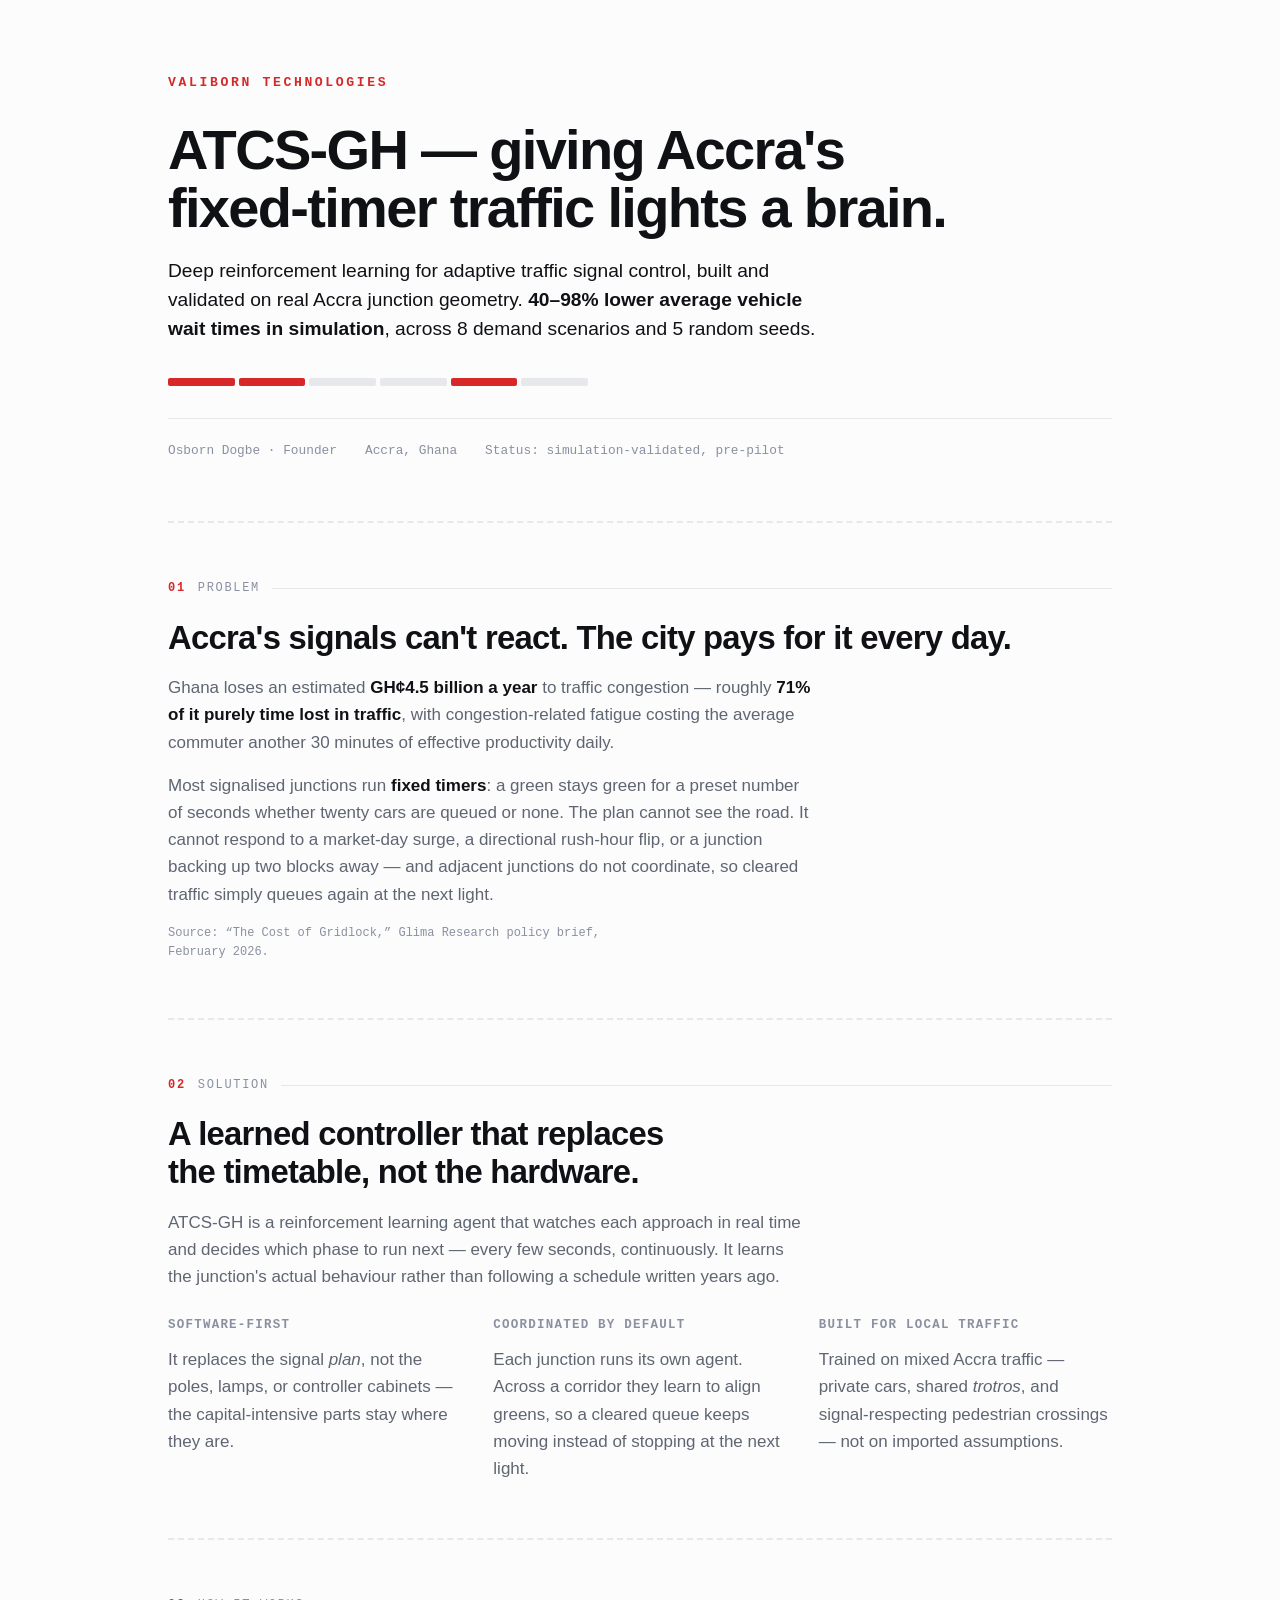
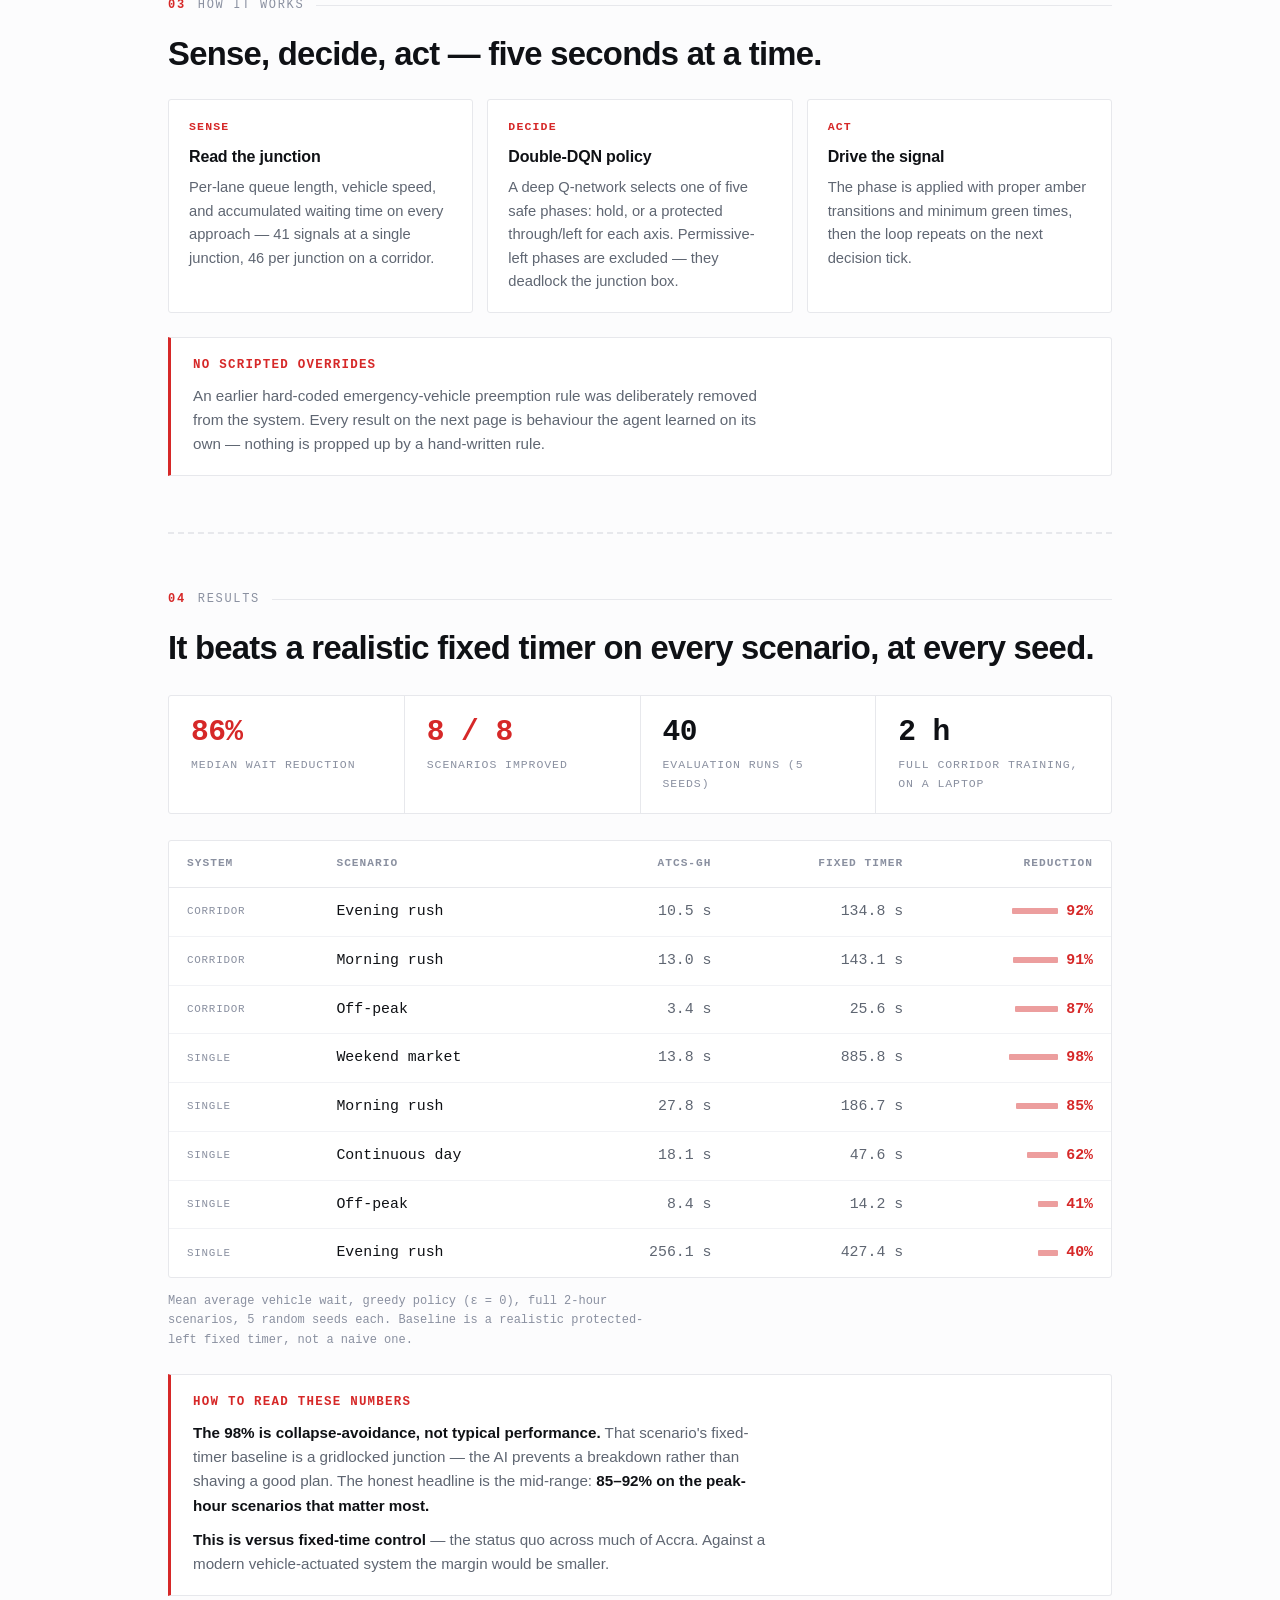
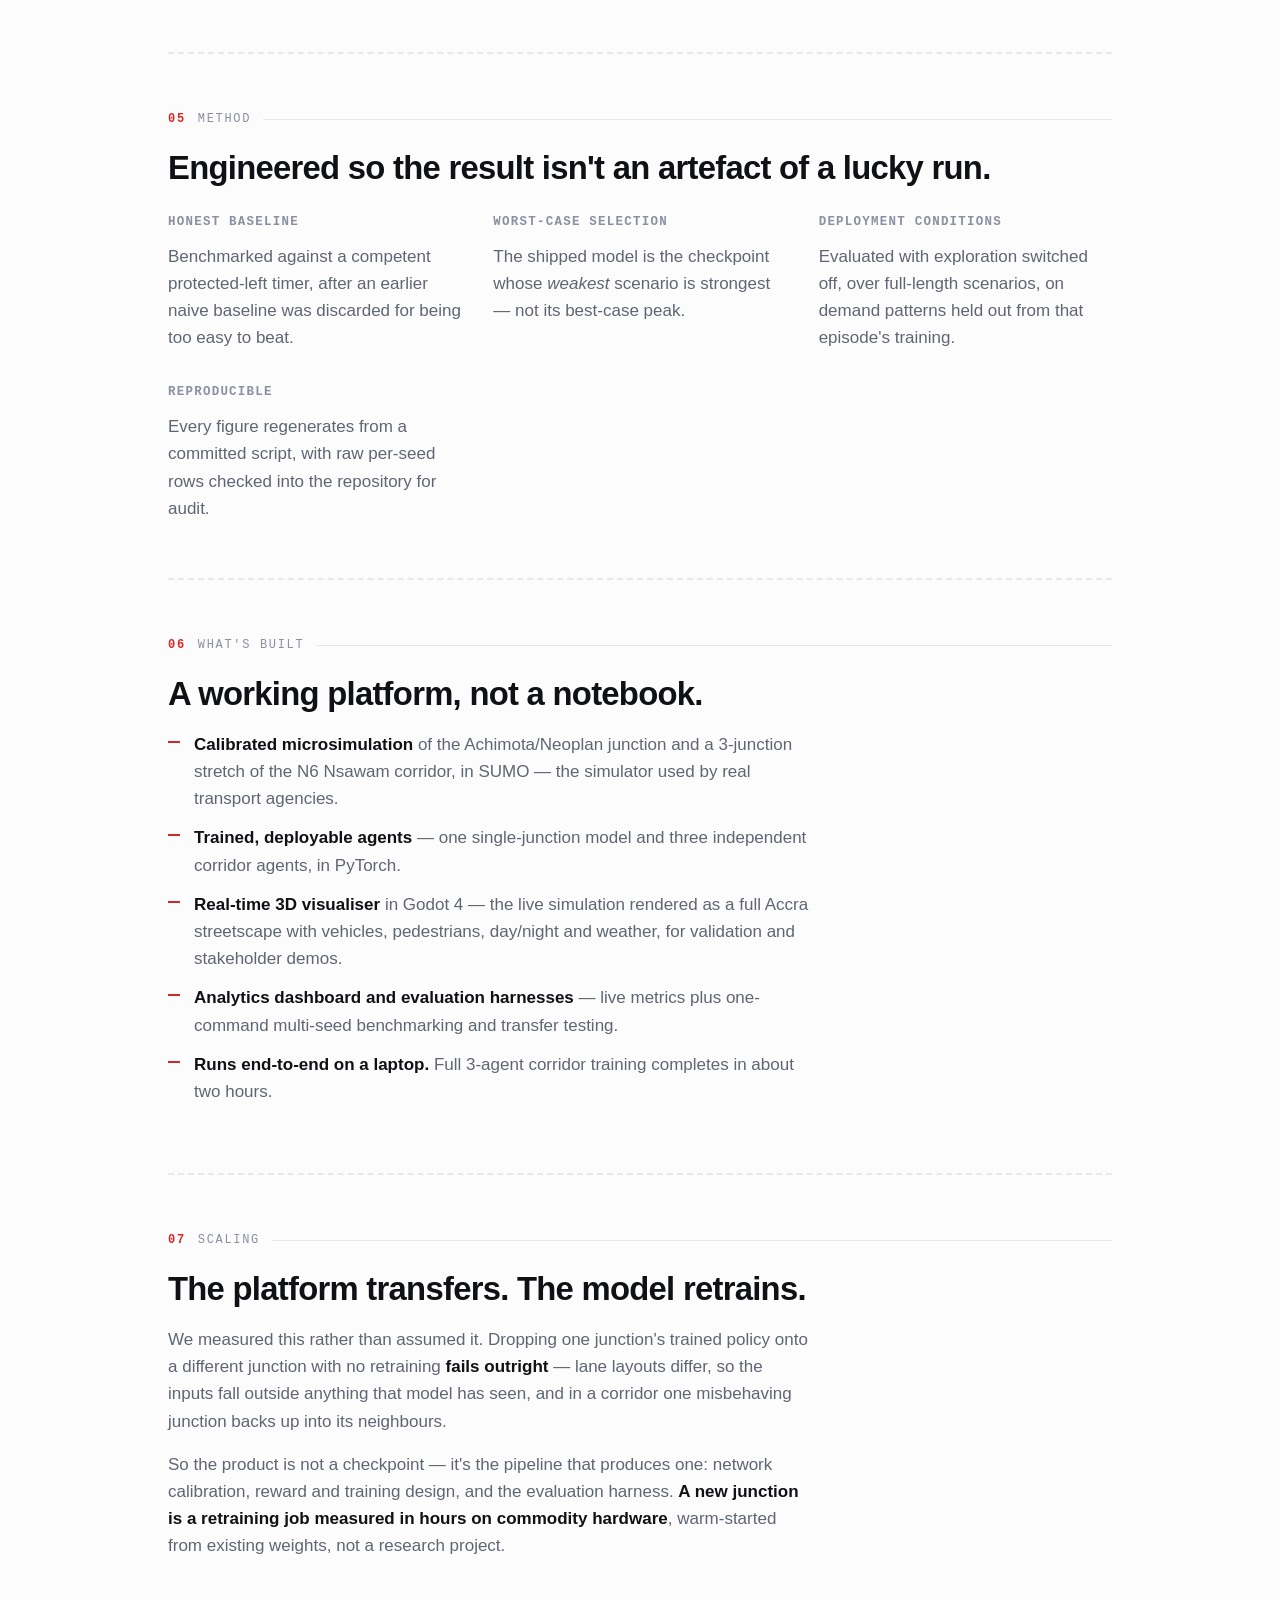
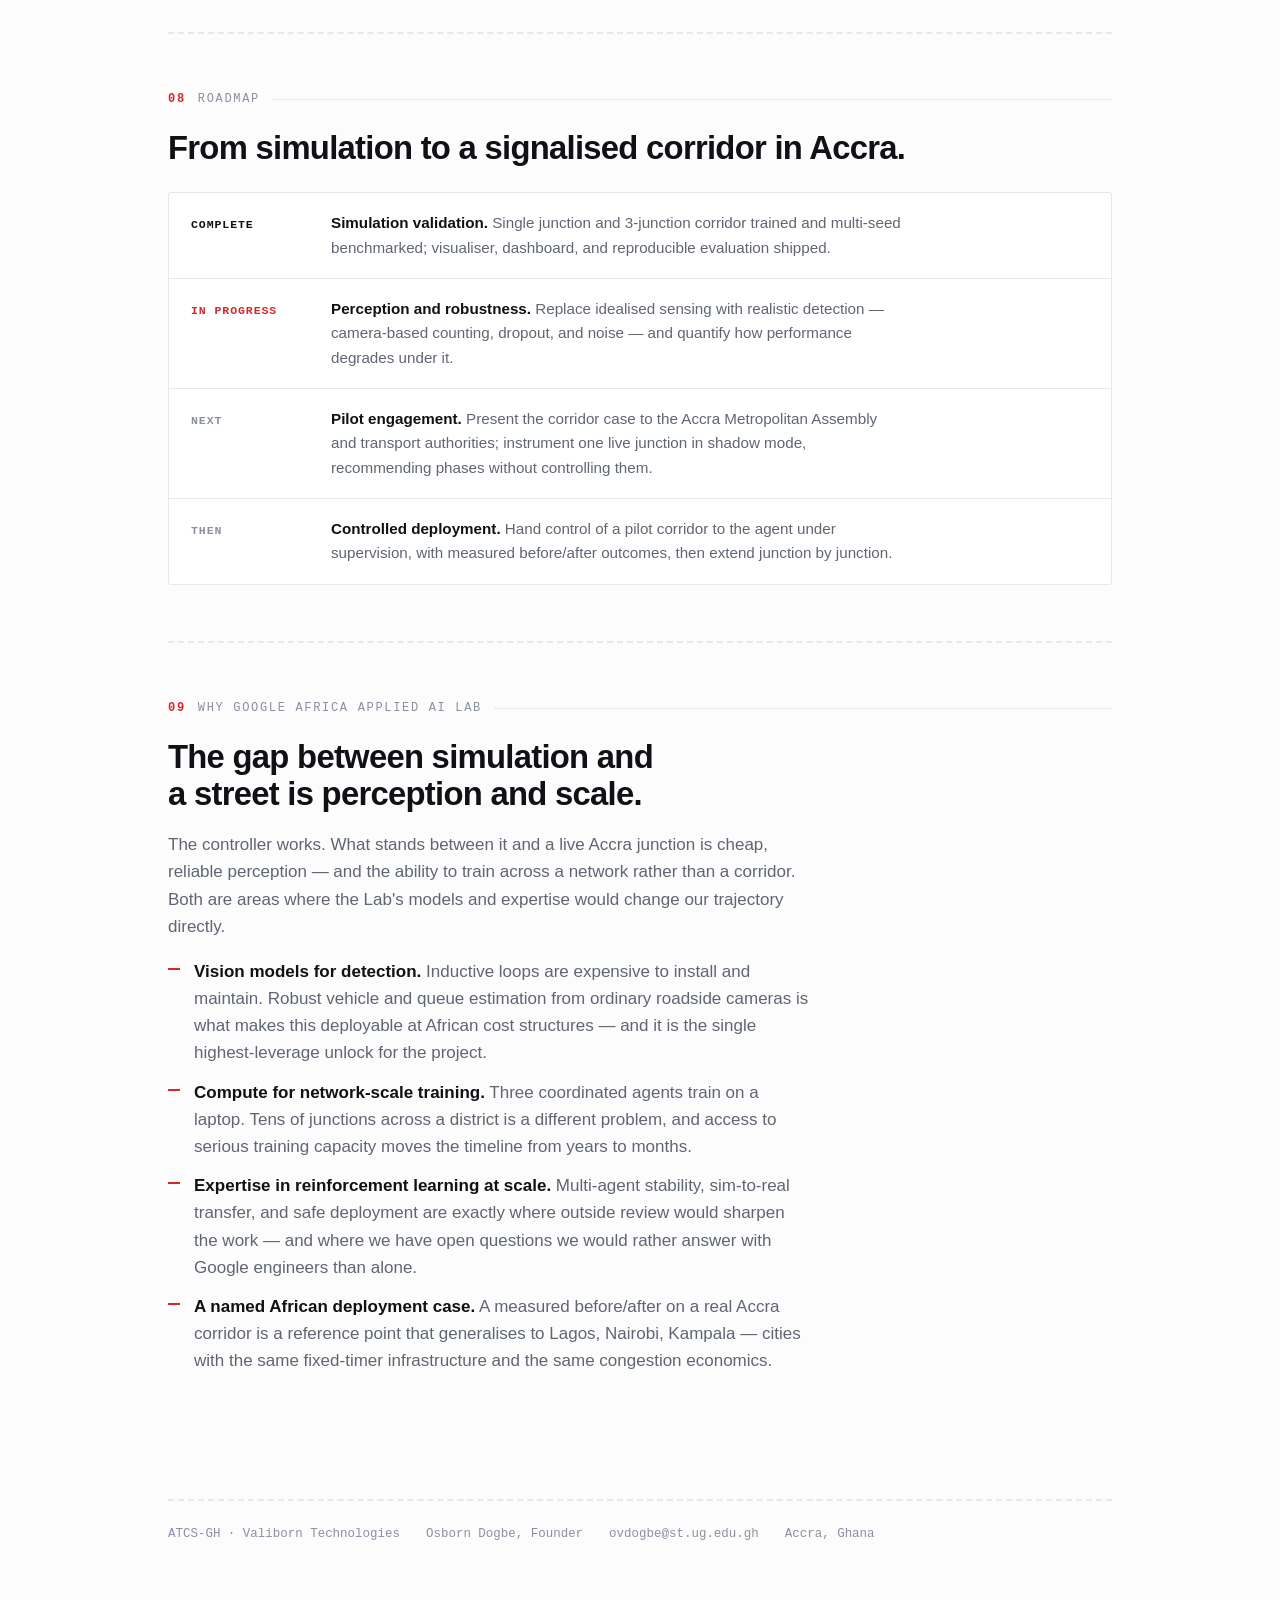
==== docs/pitch/index.html @ 38357a7f "Pre-reset backup: pitch docs" ====
<!DOCTYPE html>
<html lang="en">
<head>
<meta charset="utf-8">
<meta name="viewport" content="width=device-width, initial-scale=1">
<meta name="description" content="ATCS-GH — deep reinforcement learning for adaptive traffic signal control in Accra. 40–98% lower vehicle wait times in simulation, validated across 8 demand scenarios and 5 random seeds.">
<meta name="theme-color" content="#FCFCFD" media="(prefers-color-scheme: light)">
<meta name="theme-color" content="#0F1115" media="(prefers-color-scheme: dark)">
<meta property="og:type" content="website">
<meta property="og:title" content="ATCS-GH — Adaptive Traffic Control for Accra">
<meta property="og:description" content="Deep reinforcement learning that gives Accra's fixed-timer traffic lights a brain. 40–98% lower wait times in simulation. Valiborn Technologies.">
<meta name="twitter:card" content="summary_large_image">
<link rel="icon" href="data:image/svg+xml,%3Csvg xmlns='http://www.w3.org/2000/svg' viewBox='0 0 32 32'%3E%3Crect width='32' height='32' rx='7' fill='%230F1115'/%3E%3Ccircle cx='16' cy='16' r='7' fill='%23D62828'/%3E%3C/svg%3E">
<title>ATCS-GH — Adaptive Traffic Control for Accra</title>
<style>
  *, *::before, *::after { box-sizing: border-box; }
  html { -webkit-text-size-adjust: 100%; }
  body { margin: 0; }
  img, svg { max-width: 100%; }
  :focus-visible { outline: 2px solid #D62828; outline-offset: 2px; }
  @media (prefers-reduced-motion: reduce) {
    *, *::before, *::after { animation-duration: .01ms !important; transition-duration: .01ms !important; }
  }
</style>
<style>
  /* Brand palette — locked.
     canvas #FCFCFD · ink #0F1115 · grey #5F6672 / #8A90A0
     hairline #E7E8EC · signal red #D62828
     Dark theme swaps ink↔canvas and derives only what legibility requires
     (surface lift, dark hairline, and a lighter red for contrast on black). */
  :root {
    --paper:      #FCFCFD;
    --surface:    #FFFFFF;
    --ink:        #0F1115;
    --ink-2:      #5F6672;
    --ink-3:      #8A90A0;
    --rule:       #E7E8EC;
    --rule-soft:  #F1F2F5;
    --accent:     #D62828;

    --mono: ui-monospace, "SF Mono", "SFMono-Regular", Menlo, Consolas, monospace;
    --sans: -apple-system, BlinkMacSystemFont, "Segoe UI", Roboto, Helvetica, Arial, sans-serif;
  }

  @media (prefers-color-scheme: dark) {
    :root {
      --paper:      #0F1115;
      --surface:    #16181E;
      --ink:        #FCFCFD;
      --ink-2:      #8A90A0;
      --ink-3:      #5F6672;
      --rule:       #24272F;
      --rule-soft:  #1B1E25;
      --accent:     #E84A4A;
    }
  }

  :root[data-theme="dark"] {
    --paper:      #0F1115;
    --surface:    #16181E;
    --ink:        #FCFCFD;
    --ink-2:      #8A90A0;
    --ink-3:      #5F6672;
    --rule:       #24272F;
    --rule-soft:  #1B1E25;
    --accent:     #E84A4A;
  }

  :root[data-theme="light"] {
    --paper:      #FCFCFD;
    --surface:    #FFFFFF;
    --ink:        #0F1115;
    --ink-2:      #5F6672;
    --ink-3:      #8A90A0;
    --rule:       #E7E8EC;
    --rule-soft:  #F1F2F5;
    --accent:     #D62828;
  }

  body {
    background: var(--paper);
    color: var(--ink);
    font-family: var(--sans);
    font-size: 17px;
    line-height: 1.6;
    -webkit-font-smoothing: antialiased;
  }

  .deck {
    max-width: 1000px;
    margin: 0 auto;
    padding: 0 28px 96px;
  }

  /* ── Slide scaffolding ─────────────────────────────────────── */
  .slide { padding: 56px 0; }
  .slide + .slide {
    border-top: 2px dashed var(--rule);
  }

  .eyebrow {
    font-family: var(--mono);
    font-size: 0.75rem;
    letter-spacing: 0.14em;
    text-transform: uppercase;
    color: var(--ink-3);
    display: flex;
    align-items: center;
    gap: 12px;
    margin-bottom: 20px;
  }
  .eyebrow b {
    color: var(--accent);
    font-weight: 600;
  }
  .eyebrow::after {
    content: "";
    flex: 1;
    height: 1px;
    background: var(--rule);
  }

  h1 {
    font-size: clamp(2.3rem, 5.4vw, 3.5rem);
    line-height: 1.04;
    letter-spacing: -0.03em;
    font-weight: 700;
    text-wrap: balance;
    margin: 0 0 20px;
  }
  h2 {
    font-size: clamp(1.5rem, 3.1vw, 2.05rem);
    line-height: 1.15;
    letter-spacing: -0.022em;
    font-weight: 700;
    text-wrap: balance;
    margin: 0 0 18px;
  }
  h3 {
    font-family: var(--mono);
    font-size: 0.78rem;
    letter-spacing: 0.1em;
    text-transform: uppercase;
    color: var(--ink-3);
    font-weight: 600;
    margin: 0 0 10px;
  }
  p { margin: 0 0 16px; max-width: 68ch; color: var(--ink-2); }
  p.lead {
    font-size: 1.2rem;
    line-height: 1.5;
    color: var(--ink);
    max-width: 62ch;
  }
  strong { color: var(--ink); font-weight: 650; }
  a { color: var(--accent); }

  /* ── Cover ─────────────────────────────────────────────────── */
  .cover { padding: 72px 0 60px; }
  .wordmark {
    font-family: var(--mono);
    font-size: 0.82rem;
    letter-spacing: 0.2em;
    text-transform: uppercase;
    color: var(--accent);
    font-weight: 600;
    margin-bottom: 28px;
  }
  .cover-meta {
    display: flex;
    flex-wrap: wrap;
    gap: 10px 28px;
    font-family: var(--mono);
    font-size: 0.8rem;
    color: var(--ink-3);
    margin-top: 32px;
    padding-top: 22px;
    border-top: 1px solid var(--rule);
  }

  /* Signal-phase bar: the one subject-specific flourish */
  .phasebar {
    display: flex;
    gap: 4px;
    margin: 34px 0 0;
    height: 8px;
    max-width: 420px;
  }
  .phasebar span { flex: 1; border-radius: 2px; background: var(--rule); }
  .phasebar span:nth-child(1),
  .phasebar span:nth-child(2),
  .phasebar span:nth-child(5) { background: var(--accent); }

  /* ── Stat row ──────────────────────────────────────────────── */
  .stats {
    display: grid;
    grid-template-columns: repeat(auto-fit, minmax(190px, 1fr));
    gap: 1px;
    background: var(--rule);
    border: 1px solid var(--rule);
    border-radius: 3px;
    overflow: hidden;
    margin: 28px 0 8px;
  }
  .stat { background: var(--surface); padding: 20px 22px; }
  .stat .n {
    font-family: var(--mono);
    font-size: 1.85rem;
    font-weight: 600;
    letter-spacing: -0.02em;
    color: var(--ink);
    font-variant-numeric: tabular-nums;
    line-height: 1.1;
  }
  .stat .n.pos { color: var(--accent); }
  .stat .k {
    font-family: var(--mono);
    font-size: 0.72rem;
    letter-spacing: 0.08em;
    text-transform: uppercase;
    color: var(--ink-3);
    margin-top: 8px;
  }

  /* ── Two-column ────────────────────────────────────────────── */
  .cols {
    display: grid;
    grid-template-columns: repeat(auto-fit, minmax(280px, 1fr));
    gap: 32px;
    margin-top: 26px;
  }
  .cols p { margin-bottom: 0; }

  /* ── Ordered / feature lists ───────────────────────────────── */
  ul.clean { list-style: none; padding: 0; margin: 18px 0 0; }
  ul.clean li {
    position: relative;
    padding-left: 26px;
    margin-bottom: 12px;
    color: var(--ink-2);
    max-width: 68ch;
  }
  ul.clean li::before {
    content: "";
    position: absolute;
    left: 0; top: 10px;
    width: 12px; height: 2px;
    background: var(--accent);
  }

  /* ── Pipeline (sense → decide → act) ───────────────────────── */
  .pipe {
    display: grid;
    grid-template-columns: repeat(auto-fit, minmax(210px, 1fr));
    gap: 14px;
    margin: 26px 0 0;
  }
  .step {
    background: var(--surface);
    border: 1px solid var(--rule);
    border-radius: 3px;
    padding: 18px 20px;
  }
  .step .num {
    font-family: var(--mono);
    font-size: 0.72rem;
    color: var(--accent);
    letter-spacing: 0.1em;
    font-weight: 600;
  }
  .step h4 {
    margin: 8px 0 6px;
    font-size: 1rem;
    font-weight: 650;
    letter-spacing: -0.01em;
  }
  .step p { font-size: 0.92rem; margin: 0; color: var(--ink-2); }

  /* ── Results table ─────────────────────────────────────────── */
  .tablewrap {
    overflow-x: auto;
    border: 1px solid var(--rule);
    border-radius: 3px;
    background: var(--surface);
    margin: 26px 0 14px;
  }
  table { border-collapse: collapse; width: 100%; min-width: 620px; }
  th {
    font-family: var(--mono);
    font-size: 0.7rem;
    letter-spacing: 0.09em;
    text-transform: uppercase;
    color: var(--ink-3);
    font-weight: 600;
    text-align: right;
    padding: 14px 18px;
    border-bottom: 1px solid var(--rule);
    white-space: nowrap;
  }
  th:first-child, th:nth-child(2) { text-align: left; }
  td {
    padding: 12px 18px;
    border-bottom: 1px solid var(--rule-soft);
    font-size: 0.93rem;
    text-align: right;
    font-variant-numeric: tabular-nums;
    font-family: var(--mono);
    color: var(--ink-2);
    white-space: nowrap;
  }
  td:nth-child(2) { text-align: left; color: var(--ink); }
  tr:last-child td { border-bottom: none; }
  .sys {
    font-family: var(--mono);
    font-size: 0.68rem;
    letter-spacing: 0.07em;
    text-transform: uppercase;
    color: var(--ink-3);
    text-align: left !important;
  }
  td.cut { color: var(--accent); font-weight: 600; }
  .bar {
    display: inline-block;
    vertical-align: middle;
    height: 6px;
    background: var(--accent);
    border-radius: 1px;
    opacity: 0.45;
    margin-right: 8px;
  }

  /* ── Note / caveat block ───────────────────────────────────── */
  .note {
    background: var(--surface);
    border: 1px solid var(--rule);
    border-left: 3px solid var(--accent);
    padding: 18px 22px;
    border-radius: 0 3px 3px 0;
    margin-top: 24px;
  }
  .note h3 { color: var(--accent); margin-bottom: 8px; }
  .note p { margin: 0; color: var(--ink-2); font-size: 0.95rem; }
  .note p + p { margin-top: 10px; }

  .caption {
    font-family: var(--mono);
    font-size: 0.75rem;
    color: var(--ink-3);
    margin: 0;
  }

  /* ── Roadmap ───────────────────────────────────────────────── */
  .road { margin-top: 26px; display: grid; gap: 1px; background: var(--rule); border: 1px solid var(--rule); border-radius: 3px; overflow: hidden; }
  .phase { background: var(--surface); padding: 18px 22px; display: grid; grid-template-columns: 120px 1fr; gap: 20px; align-items: baseline; }
  .phase .tag {
    font-family: var(--mono);
    font-size: 0.72rem;
    letter-spacing: 0.08em;
    text-transform: uppercase;
    font-weight: 600;
  }
  .phase.done .tag { color: var(--ink); }
  .phase.now .tag  { color: var(--accent); }
  .phase.next .tag { color: var(--ink-3); }
  .phase p { margin: 0; font-size: 0.95rem; }
  .phase b { color: var(--ink); font-weight: 650; }

  /* ── Footer ────────────────────────────────────────────────── */
  .foot {
    margin-top: 56px;
    padding-top: 24px;
    border-top: 2px dashed var(--rule);
    font-family: var(--mono);
    font-size: 0.78rem;
    color: var(--ink-3);
    display: flex;
    flex-wrap: wrap;
    gap: 8px 26px;
  }

  @media (max-width: 620px) {
    body { font-size: 16px; }
    .deck { padding: 0 20px 72px; }
    .slide { padding: 44px 0; }
    .phase { grid-template-columns: 1fr; gap: 6px; }
  }
</style>

</head>
<body>

<div class="deck">

  <!-- ══ COVER ══════════════════════════════════════════════ -->
  <section class="slide cover">
    <div class="wordmark">Valiborn Technologies</div>
    <h1>ATCS-GH — giving Accra's fixed-timer traffic lights a brain.</h1>
    <p class="lead">
      Deep reinforcement learning for adaptive traffic signal control, built and
      validated on real Accra junction geometry. <strong>40–98% lower average vehicle
      wait times in simulation</strong>, across 8 demand scenarios and 5 random seeds.
    </p>
    <div class="phasebar" aria-hidden="true">
      <span></span><span></span><span></span><span></span><span></span><span></span>
    </div>
    <div class="cover-meta">
      <span>Osborn Dogbe · Founder</span>
      <span>Accra, Ghana</span>
      <span>Status: simulation-validated, pre-pilot</span>
    </div>
  </section>

  <!-- ══ 01 PROBLEM ═════════════════════════════════════════ -->
  <section class="slide">
    <div class="eyebrow"><b>01</b> Problem</div>
    <h2>Accra's signals can't react. The city pays for it every day.</h2>
    <p>
      Ghana loses an estimated <strong>GH¢4.5 billion a year</strong> to traffic
      congestion — roughly <strong>71% of it purely time lost in traffic</strong>, with
      congestion-related fatigue costing the average commuter another 30 minutes of
      effective productivity daily.
    </p>
    <p>
      Most signalised junctions run <strong>fixed timers</strong>: a green stays green for
      a preset number of seconds whether twenty cars are queued or none. The plan cannot
      see the road. It cannot respond to a market-day surge, a directional rush-hour flip,
      or a junction backing up two blocks away — and adjacent junctions do not coordinate,
      so cleared traffic simply queues again at the next light.
    </p>
    <p class="caption">Source: “The Cost of Gridlock,” Glima Research policy brief, February 2026.</p>
  </section>

  <!-- ══ 02 SOLUTION ════════════════════════════════════════ -->
  <section class="slide">
    <div class="eyebrow"><b>02</b> Solution</div>
    <h2>A learned controller that replaces the timetable, not the hardware.</h2>
    <p>
      ATCS-GH is a reinforcement learning agent that watches each approach in real time
      and decides which phase to run next — every few seconds, continuously. It learns the
      junction's actual behaviour rather than following a schedule written years ago.
    </p>
    <div class="cols">
      <div>
        <h3>Software-first</h3>
        <p>It replaces the signal <em>plan</em>, not the poles, lamps, or controller cabinets — the capital-intensive parts stay where they are.</p>
      </div>
      <div>
        <h3>Coordinated by default</h3>
        <p>Each junction runs its own agent. Across a corridor they learn to align greens, so a cleared queue keeps moving instead of stopping at the next light.</p>
      </div>
      <div>
        <h3>Built for local traffic</h3>
        <p>Trained on mixed Accra traffic — private cars, shared <em>trotros</em>, and signal-respecting pedestrian crossings — not on imported assumptions.</p>
      </div>
    </div>
  </section>

  <!-- ══ 03 HOW IT WORKS ════════════════════════════════════ -->
  <section class="slide">
    <div class="eyebrow"><b>03</b> How it works</div>
    <h2>Sense, decide, act — five seconds at a time.</h2>
    <div class="pipe">
      <div class="step">
        <div class="num">SENSE</div>
        <h4>Read the junction</h4>
        <p>Per-lane queue length, vehicle speed, and accumulated waiting time on every approach — 41 signals at a single junction, 46 per junction on a corridor.</p>
      </div>
      <div class="step">
        <div class="num">DECIDE</div>
        <h4>Double-DQN policy</h4>
        <p>A deep Q-network selects one of five safe phases: hold, or a protected through/left for each axis. Permissive-left phases are excluded — they deadlock the junction box.</p>
      </div>
      <div class="step">
        <div class="num">ACT</div>
        <h4>Drive the signal</h4>
        <p>The phase is applied with proper amber transitions and minimum green times, then the loop repeats on the next decision tick.</p>
      </div>
    </div>
    <div class="note">
      <h3>No scripted overrides</h3>
      <p>An earlier hard-coded emergency-vehicle preemption rule was deliberately removed from the system. Every result on the next page is behaviour the agent learned on its own — nothing is propped up by a hand-written rule.</p>
    </div>
  </section>

  <!-- ══ 04 RESULTS ═════════════════════════════════════════ -->
  <section class="slide">
    <div class="eyebrow"><b>04</b> Results</div>
    <h2>It beats a realistic fixed timer on every scenario, at every seed.</h2>

    <div class="stats">
      <div class="stat"><div class="n pos">86%</div><div class="k">median wait reduction</div></div>
      <div class="stat"><div class="n pos">8 / 8</div><div class="k">scenarios improved</div></div>
      <div class="stat"><div class="n">40</div><div class="k">evaluation runs (5 seeds)</div></div>
      <div class="stat"><div class="n">2 h</div><div class="k">full corridor training, on a laptop</div></div>
    </div>

    <div class="tablewrap">
      <table>
        <thead>
          <tr>
            <th>System</th><th>Scenario</th><th>ATCS-GH</th><th>Fixed timer</th><th>Reduction</th>
          </tr>
        </thead>
        <tbody>
          <tr><td class="sys">Corridor</td><td>Evening rush</td><td>10.5 s</td><td>134.8 s</td><td class="cut"><span class="bar" style="width:46px"></span>92%</td></tr>
          <tr><td class="sys">Corridor</td><td>Morning rush</td><td>13.0 s</td><td>143.1 s</td><td class="cut"><span class="bar" style="width:45px"></span>91%</td></tr>
          <tr><td class="sys">Corridor</td><td>Off-peak</td><td>3.4 s</td><td>25.6 s</td><td class="cut"><span class="bar" style="width:43px"></span>87%</td></tr>
          <tr><td class="sys">Single</td><td>Weekend market</td><td>13.8 s</td><td>885.8 s</td><td class="cut"><span class="bar" style="width:49px"></span>98%</td></tr>
          <tr><td class="sys">Single</td><td>Morning rush</td><td>27.8 s</td><td>186.7 s</td><td class="cut"><span class="bar" style="width:42px"></span>85%</td></tr>
          <tr><td class="sys">Single</td><td>Continuous day</td><td>18.1 s</td><td>47.6 s</td><td class="cut"><span class="bar" style="width:31px"></span>62%</td></tr>
          <tr><td class="sys">Single</td><td>Off-peak</td><td>8.4 s</td><td>14.2 s</td><td class="cut"><span class="bar" style="width:20px"></span>41%</td></tr>
          <tr><td class="sys">Single</td><td>Evening rush</td><td>256.1 s</td><td>427.4 s</td><td class="cut"><span class="bar" style="width:20px"></span>40%</td></tr>
        </tbody>
      </table>
    </div>
    <p class="caption">
      Mean average vehicle wait, greedy policy (ε = 0), full 2-hour scenarios, 5 random
      seeds each. Baseline is a realistic protected-left fixed timer, not a naive one.
    </p>

    <div class="note">
      <h3>How to read these numbers</h3>
      <p><strong>The 98% is collapse-avoidance, not typical performance.</strong> That scenario's fixed-timer baseline is a gridlocked junction — the AI prevents a breakdown rather than shaving a good plan. The honest headline is the mid-range: <strong>85–92% on the peak-hour scenarios that matter most.</strong></p>
      <p><strong>This is versus fixed-time control</strong> — the status quo across much of Accra. Against a modern vehicle-actuated system the margin would be smaller.</p>
    </div>
  </section>

  <!-- ══ 05 WHY THE NUMBERS HOLD ════════════════════════════ -->
  <section class="slide">
    <div class="eyebrow"><b>05</b> Method</div>
    <h2>Engineered so the result isn't an artefact of a lucky run.</h2>
    <div class="cols">
      <div>
        <h3>Honest baseline</h3>
        <p>Benchmarked against a competent protected-left timer, after an earlier naive baseline was discarded for being too easy to beat.</p>
      </div>
      <div>
        <h3>Worst-case selection</h3>
        <p>The shipped model is the checkpoint whose <em>weakest</em> scenario is strongest — not its best-case peak.</p>
      </div>
      <div>
        <h3>Deployment conditions</h3>
        <p>Evaluated with exploration switched off, over full-length scenarios, on demand patterns held out from that episode's training.</p>
      </div>
      <div>
        <h3>Reproducible</h3>
        <p>Every figure regenerates from a committed script, with raw per-seed rows checked into the repository for audit.</p>
      </div>
    </div>
  </section>

  <!-- ══ 06 PLATFORM ════════════════════════════════════════ -->
  <section class="slide">
    <div class="eyebrow"><b>06</b> What's built</div>
    <h2>A working platform, not a notebook.</h2>
    <ul class="clean">
      <li><strong>Calibrated microsimulation</strong> of the Achimota/Neoplan junction and a 3-junction stretch of the N6 Nsawam corridor, in SUMO — the simulator used by real transport agencies.</li>
      <li><strong>Trained, deployable agents</strong> — one single-junction model and three independent corridor agents, in PyTorch.</li>
      <li><strong>Real-time 3D visualiser</strong> in Godot 4 — the live simulation rendered as a full Accra streetscape with vehicles, pedestrians, day/night and weather, for validation and stakeholder demos.</li>
      <li><strong>Analytics dashboard and evaluation harnesses</strong> — live metrics plus one-command multi-seed benchmarking and transfer testing.</li>
      <li><strong>Runs end-to-end on a laptop.</strong> Full 3-agent corridor training completes in about two hours.</li>
    </ul>
  </section>

  <!-- ══ 07 SCALING ═════════════════════════════════════════ -->
  <section class="slide">
    <div class="eyebrow"><b>07</b> Scaling</div>
    <h2>The platform transfers. The model retrains.</h2>
    <p>
      We measured this rather than assumed it. Dropping one junction's trained policy onto
      a different junction with no retraining <strong>fails outright</strong> — lane
      layouts differ, so the inputs fall outside anything that model has seen, and in a
      corridor one misbehaving junction backs up into its neighbours.
    </p>
    <p>
      So the product is not a checkpoint — it's the pipeline that produces one:
      network calibration, reward and training design, and the evaluation harness.
      <strong>A new junction is a retraining job measured in hours on commodity hardware</strong>,
      warm-started from existing weights, not a research project.
    </p>
  </section>

  <!-- ══ 08 ROADMAP ═════════════════════════════════════════ -->
  <section class="slide">
    <div class="eyebrow"><b>08</b> Roadmap</div>
    <h2>From simulation to a signalised corridor in Accra.</h2>
    <div class="road">
      <div class="phase done">
        <div class="tag">Complete</div>
        <p><b>Simulation validation.</b> Single junction and 3-junction corridor trained and multi-seed benchmarked; visualiser, dashboard, and reproducible evaluation shipped.</p>
      </div>
      <div class="phase now">
        <div class="tag">In progress</div>
        <p><b>Perception and robustness.</b> Replace idealised sensing with realistic detection — camera-based counting, dropout, and noise — and quantify how performance degrades under it.</p>
      </div>
      <div class="phase next">
        <div class="tag">Next</div>
        <p><b>Pilot engagement.</b> Present the corridor case to the Accra Metropolitan Assembly and transport authorities; instrument one live junction in shadow mode, recommending phases without controlling them.</p>
      </div>
      <div class="phase next">
        <div class="tag">Then</div>
        <p><b>Controlled deployment.</b> Hand control of a pilot corridor to the agent under supervision, with measured before/after outcomes, then extend junction by junction.</p>
      </div>
    </div>
  </section>

  <!-- ══ 09 THE ASK ═════════════════════════════════════════ -->
  <section class="slide">
    <div class="eyebrow"><b>09</b> Why Google Africa Applied AI Lab</div>
    <h2>The gap between simulation and a street is perception and scale.</h2>
    <p>
      The controller works. What stands between it and a live Accra junction is
      cheap, reliable perception — and the ability to train across a network rather
      than a corridor. Both are areas where the Lab's models and expertise would
      change our trajectory directly.
    </p>
    <ul class="clean">
      <li><strong>Vision models for detection.</strong> Inductive loops are expensive to install and maintain. Robust vehicle and queue estimation from ordinary roadside cameras is what makes this deployable at African cost structures — and it is the single highest-leverage unlock for the project.</li>
      <li><strong>Compute for network-scale training.</strong> Three coordinated agents train on a laptop. Tens of junctions across a district is a different problem, and access to serious training capacity moves the timeline from years to months.</li>
      <li><strong>Expertise in reinforcement learning at scale.</strong> Multi-agent stability, sim-to-real transfer, and safe deployment are exactly where outside review would sharpen the work — and where we have open questions we would rather answer with Google engineers than alone.</li>
      <li><strong>A named African deployment case.</strong> A measured before/after on a real Accra corridor is a reference point that generalises to Lagos, Nairobi, Kampala — cities with the same fixed-timer infrastructure and the same congestion economics.</li>
    </ul>
  </section>

  <!-- ══ CONTACT ════════════════════════════════════════════ -->
  <div class="foot">
    <span>ATCS-GH · Valiborn Technologies</span>
    <span>Osborn Dogbe, Founder</span>
    <span>ovdogbe@st.ug.edu.gh</span>
    <span>Accra, Ghana</span>
  </div>

</div>

</body>
</html>
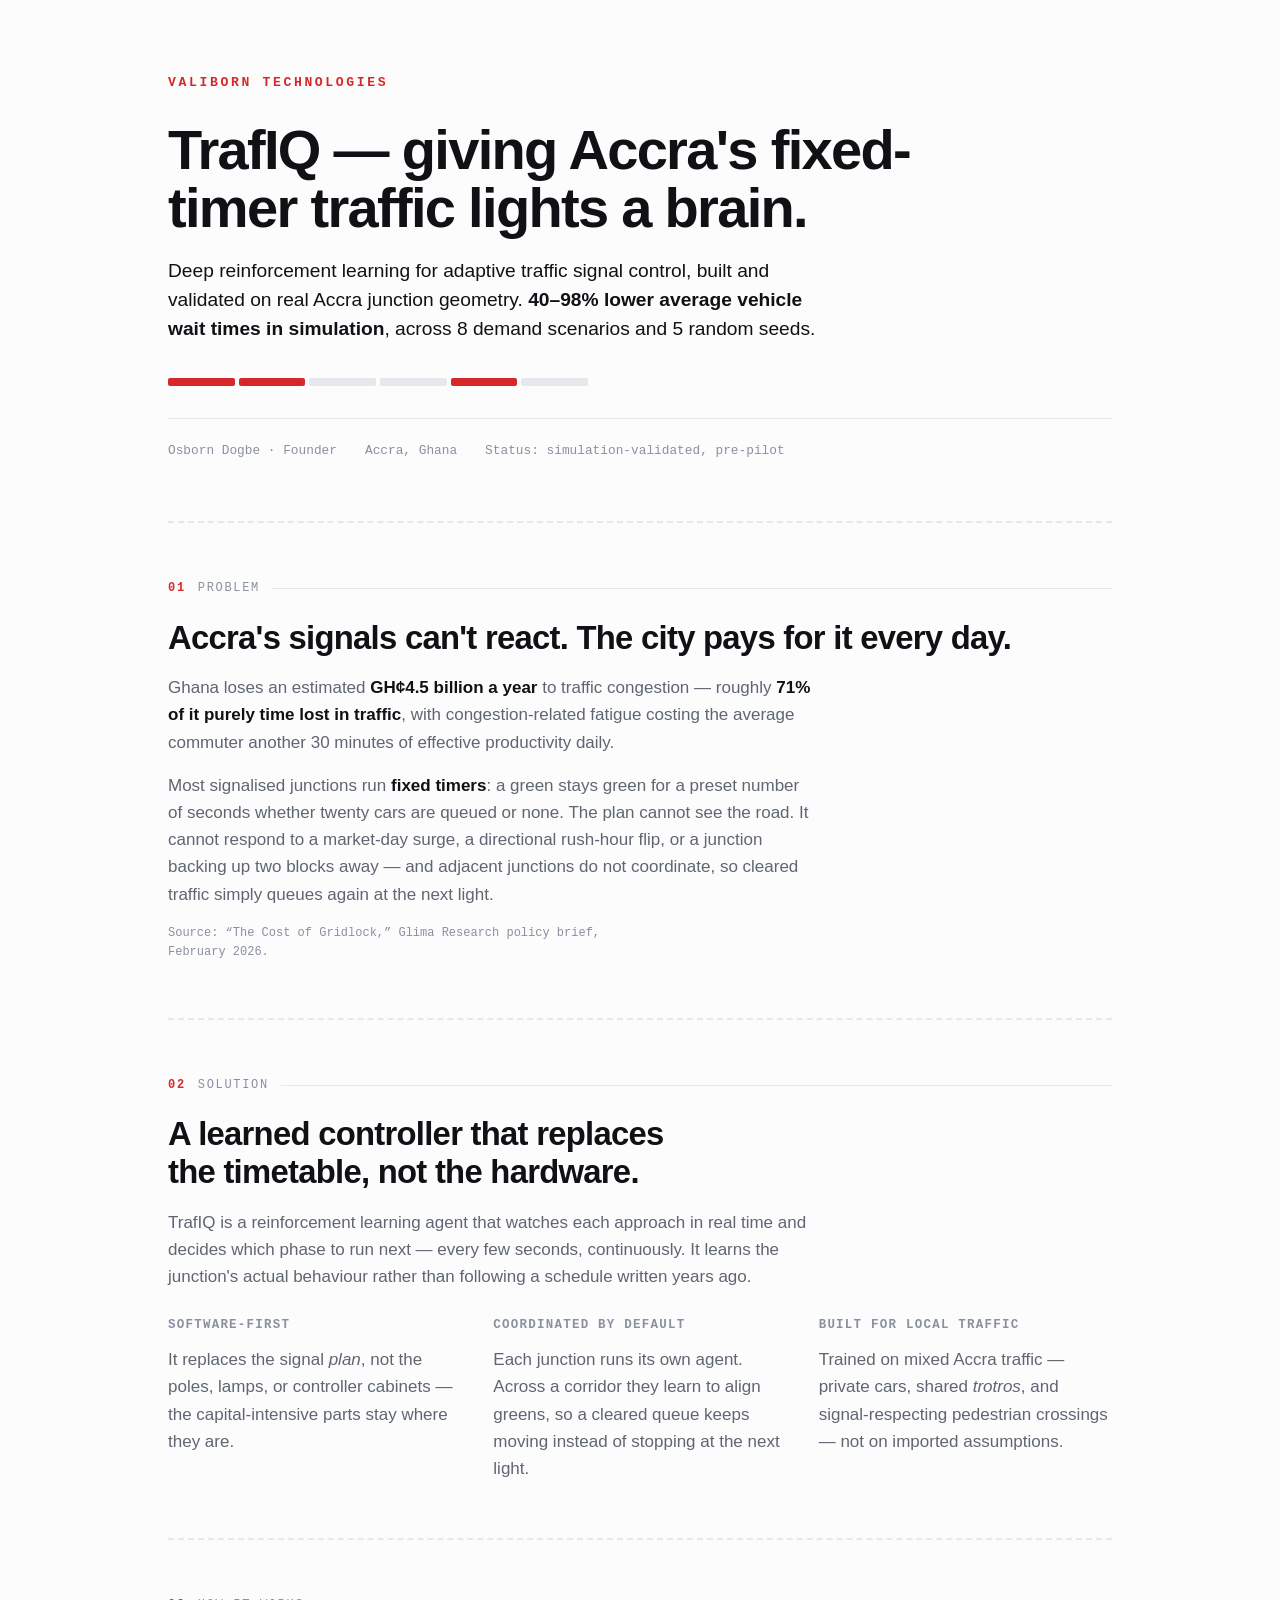
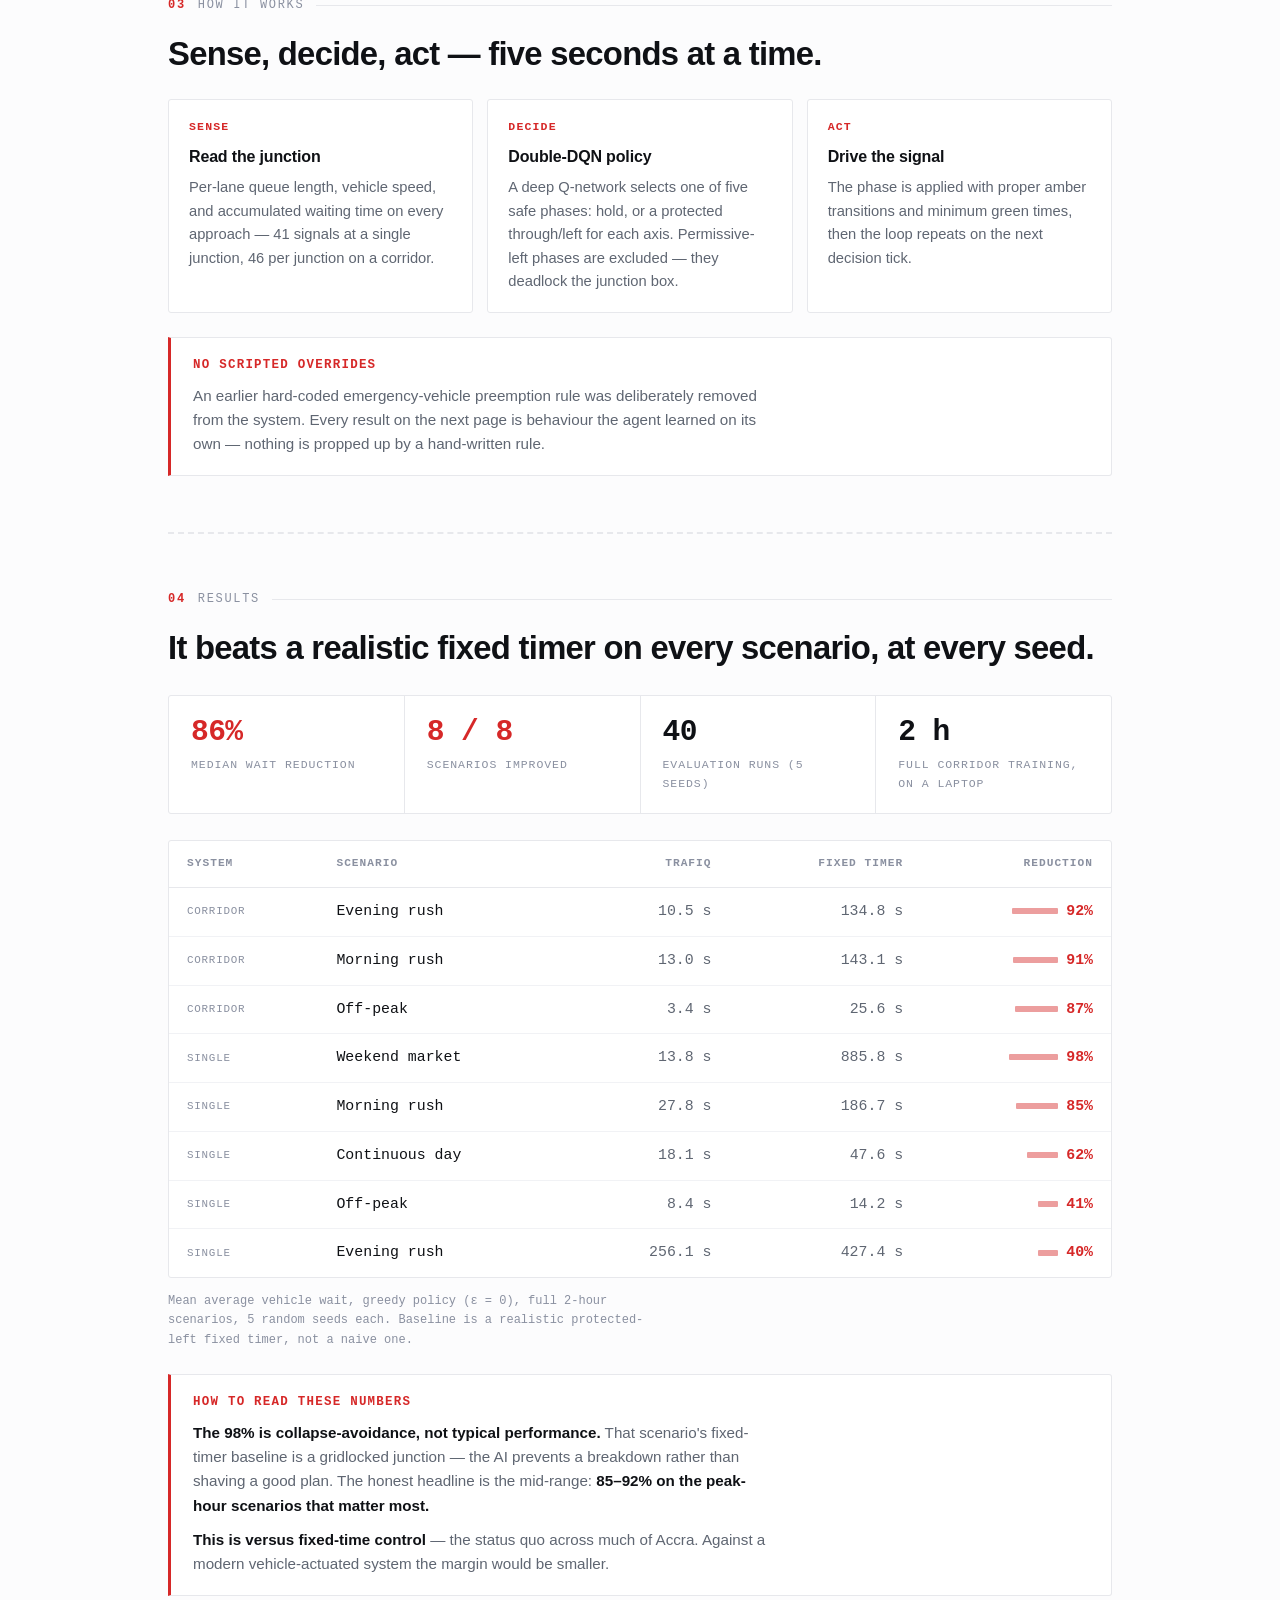
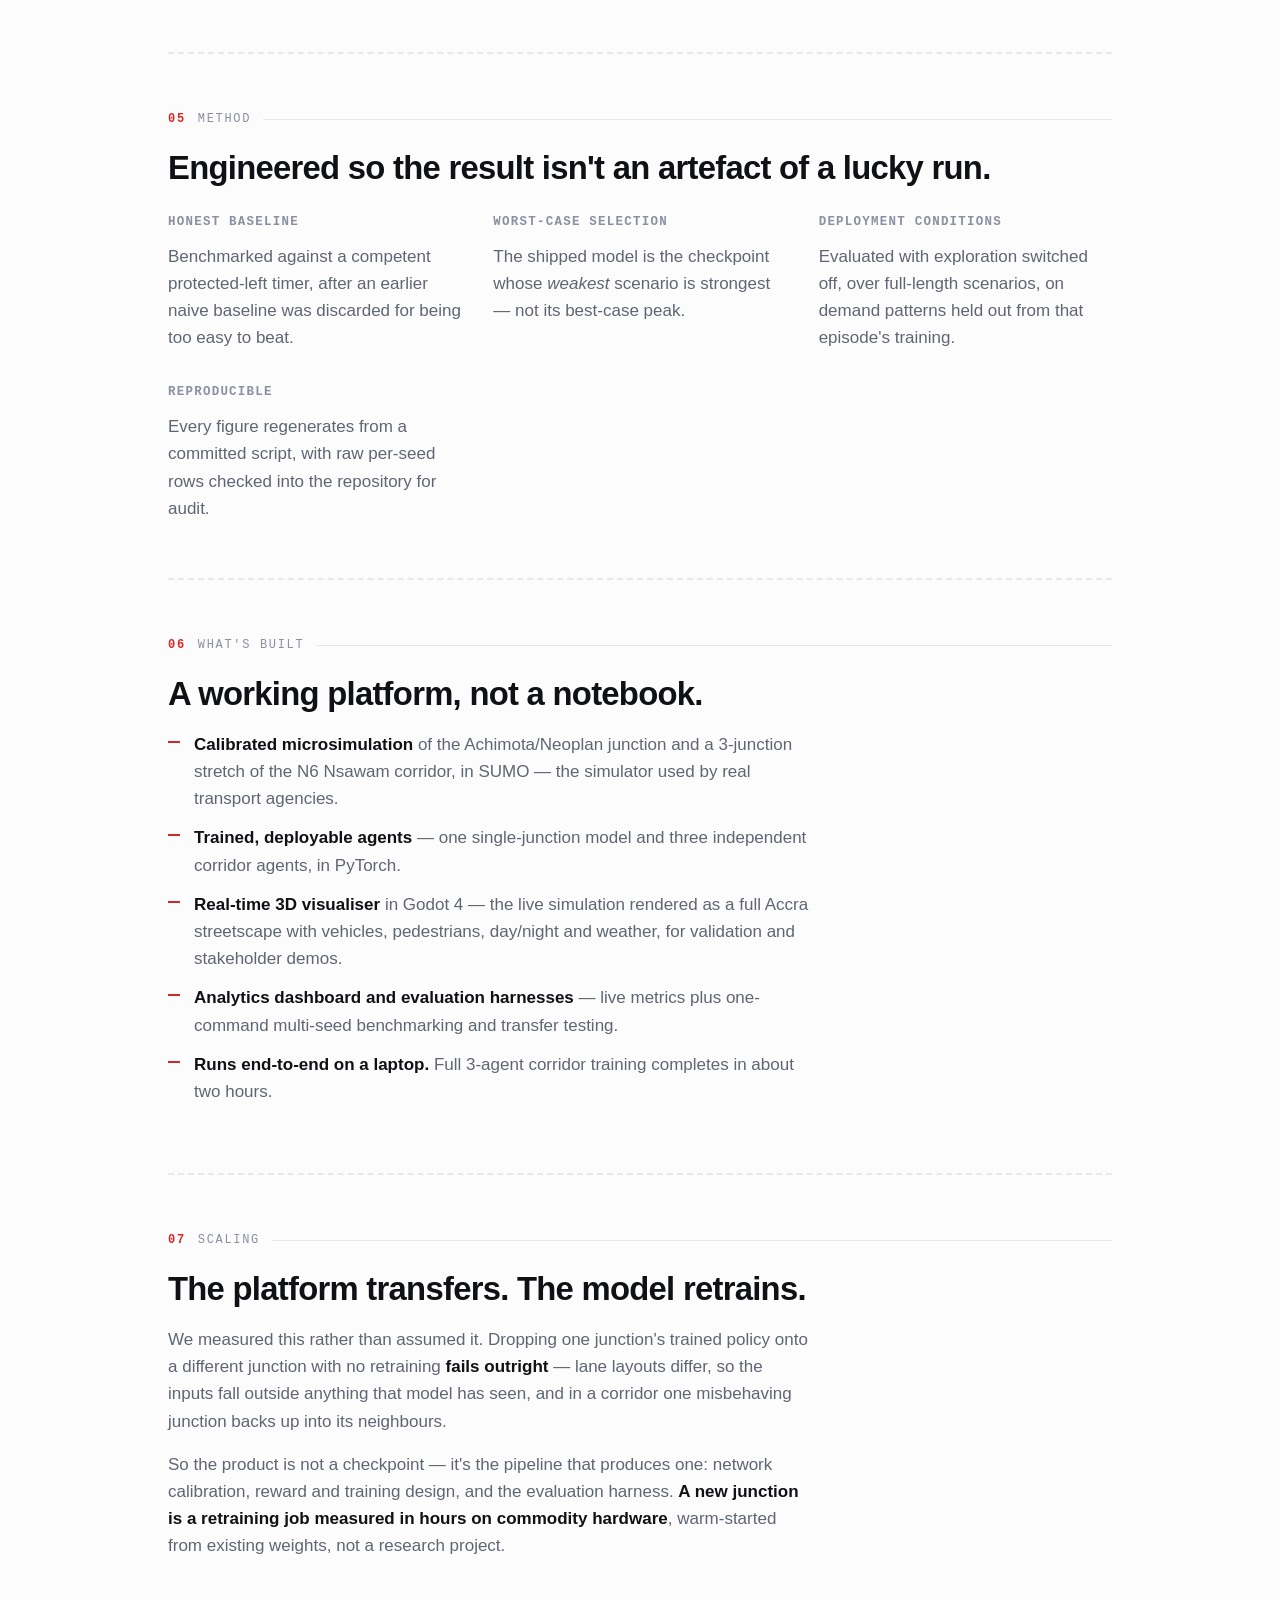
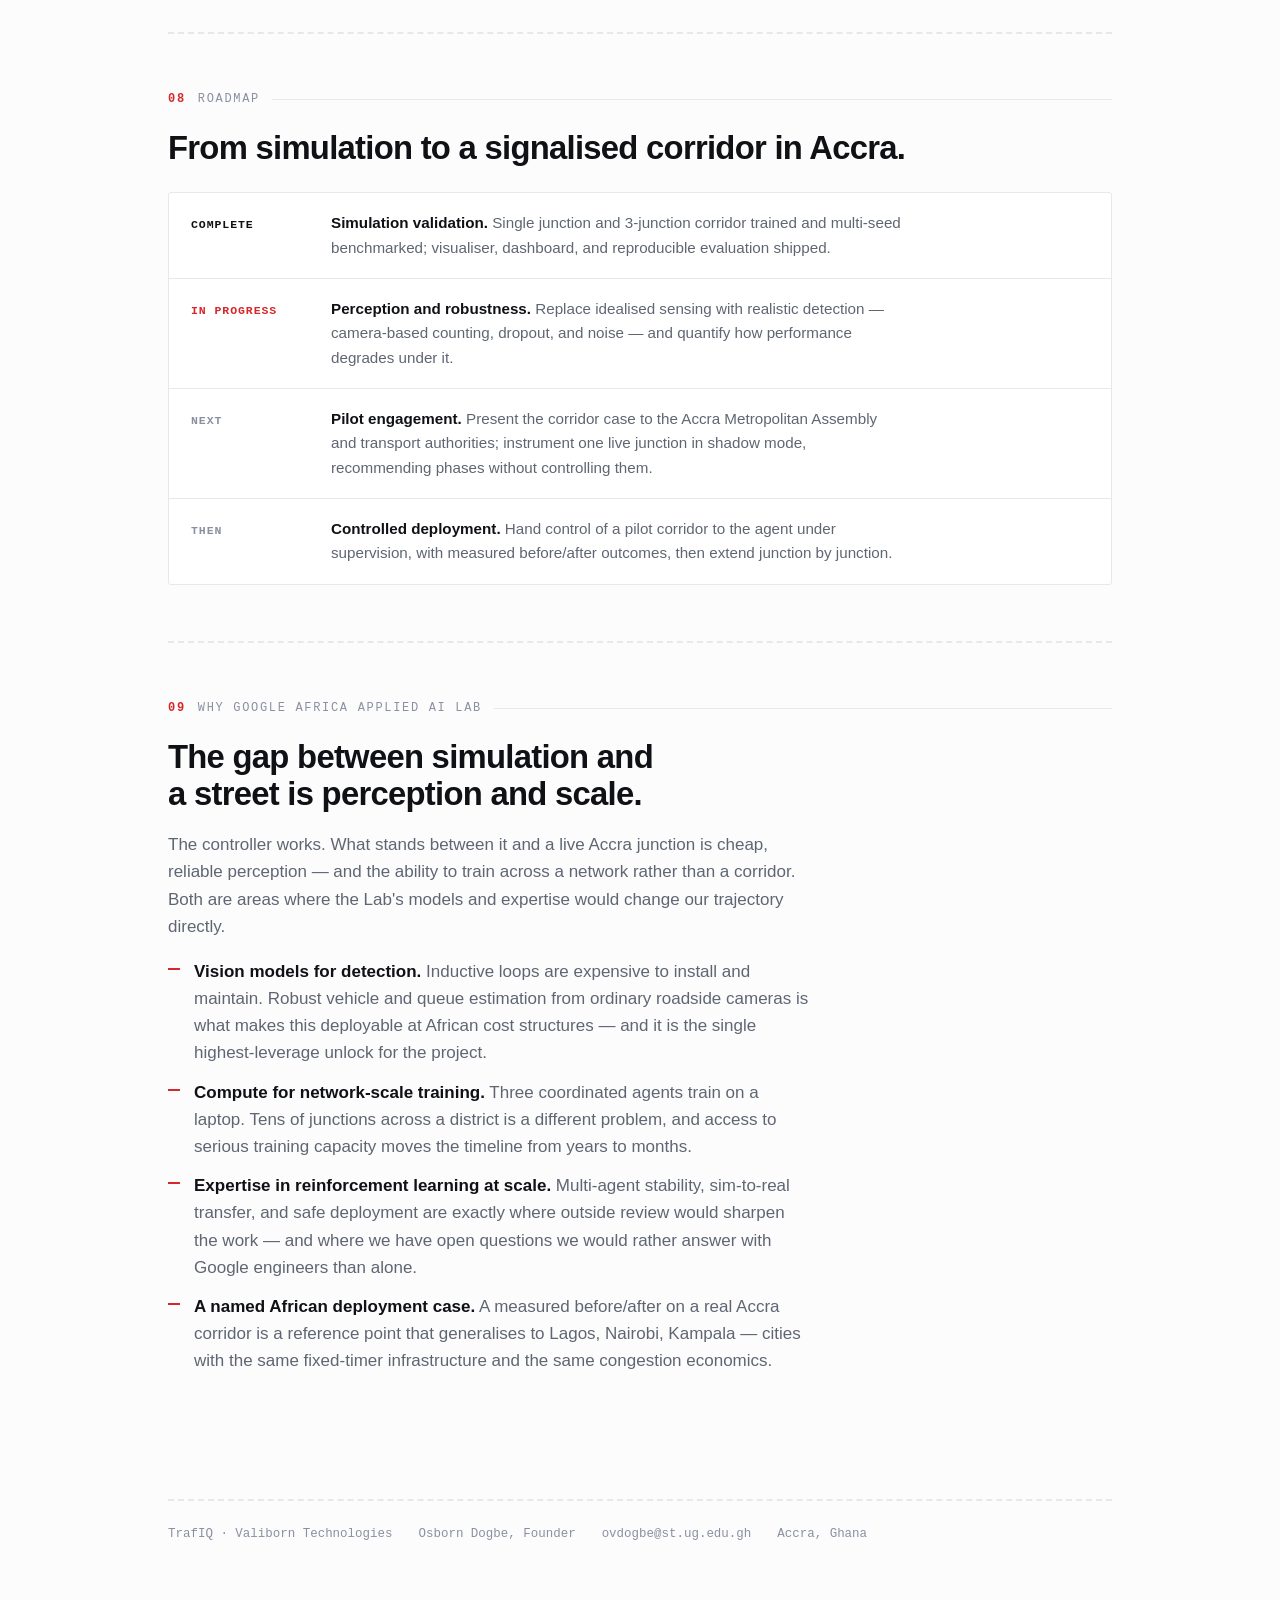
==== commit 3f340e66: "TrafIQ: corridor-only product, metric scene, live runtime and contracts Work from several sessions s" ====
--- a/docs/pitch/index.html
+++ b/docs/pitch/index.html
@@ -3,15 +3,15 @@
 <head>
 <meta charset="utf-8">
 <meta name="viewport" content="width=device-width, initial-scale=1">
-<meta name="description" content="ATCS-GH — deep reinforcement learning for adaptive traffic signal control in Accra. 40–98% lower vehicle wait times in simulation, validated across 8 demand scenarios and 5 random seeds.">
+<meta name="description" content="TrafIQ — deep reinforcement learning for adaptive traffic signal control in Accra. 40–98% lower vehicle wait times in simulation, validated across 8 demand scenarios and 5 random seeds.">
 <meta name="theme-color" content="#FCFCFD" media="(prefers-color-scheme: light)">
 <meta name="theme-color" content="#0F1115" media="(prefers-color-scheme: dark)">
 <meta property="og:type" content="website">
-<meta property="og:title" content="ATCS-GH — Adaptive Traffic Control for Accra">
+<meta property="og:title" content="TrafIQ — Adaptive Traffic Control for Accra">
 <meta property="og:description" content="Deep reinforcement learning that gives Accra's fixed-timer traffic lights a brain. 40–98% lower wait times in simulation. Valiborn Technologies.">
 <meta name="twitter:card" content="summary_large_image">
 <link rel="icon" href="data:image/svg+xml,%3Csvg xmlns='http://www.w3.org/2000/svg' viewBox='0 0 32 32'%3E%3Crect width='32' height='32' rx='7' fill='%230F1115'/%3E%3Ccircle cx='16' cy='16' r='7' fill='%23D62828'/%3E%3C/svg%3E">
-<title>ATCS-GH — Adaptive Traffic Control for Accra</title>
+<title>TrafIQ — Adaptive Traffic Control for Accra</title>
 <style>
   *, *::before, *::after { box-sizing: border-box; }
   html { -webkit-text-size-adjust: 100%; }
@@ -394,7 +394,7 @@
   <!-- ══ COVER ══════════════════════════════════════════════ -->
   <section class="slide cover">
     <div class="wordmark">Valiborn Technologies</div>
-    <h1>ATCS-GH — giving Accra's fixed-timer traffic lights a brain.</h1>
+    <h1>TrafIQ — giving Accra's fixed-timer traffic lights a brain.</h1>
     <p class="lead">
       Deep reinforcement learning for adaptive traffic signal control, built and
       validated on real Accra junction geometry. <strong>40–98% lower average vehicle
@@ -435,7 +435,7 @@
     <div class="eyebrow"><b>02</b> Solution</div>
     <h2>A learned controller that replaces the timetable, not the hardware.</h2>
     <p>
-      ATCS-GH is a reinforcement learning agent that watches each approach in real time
+      TrafIQ is a reinforcement learning agent that watches each approach in real time
       and decides which phase to run next — every few seconds, continuously. It learns the
       junction's actual behaviour rather than following a schedule written years ago.
     </p>
@@ -498,7 +498,7 @@
       <table>
         <thead>
           <tr>
-            <th>System</th><th>Scenario</th><th>ATCS-GH</th><th>Fixed timer</th><th>Reduction</th>
+            <th>System</th><th>Scenario</th><th>TrafIQ</th><th>Fixed timer</th><th>Reduction</th>
           </tr>
         </thead>
         <tbody>
@@ -624,7 +624,7 @@
 
   <!-- ══ CONTACT ════════════════════════════════════════════ -->
   <div class="foot">
-    <span>ATCS-GH · Valiborn Technologies</span>
+    <span>TrafIQ · Valiborn Technologies</span>
     <span>Osborn Dogbe, Founder</span>
     <span>ovdogbe@st.ug.edu.gh</span>
     <span>Accra, Ghana</span>
